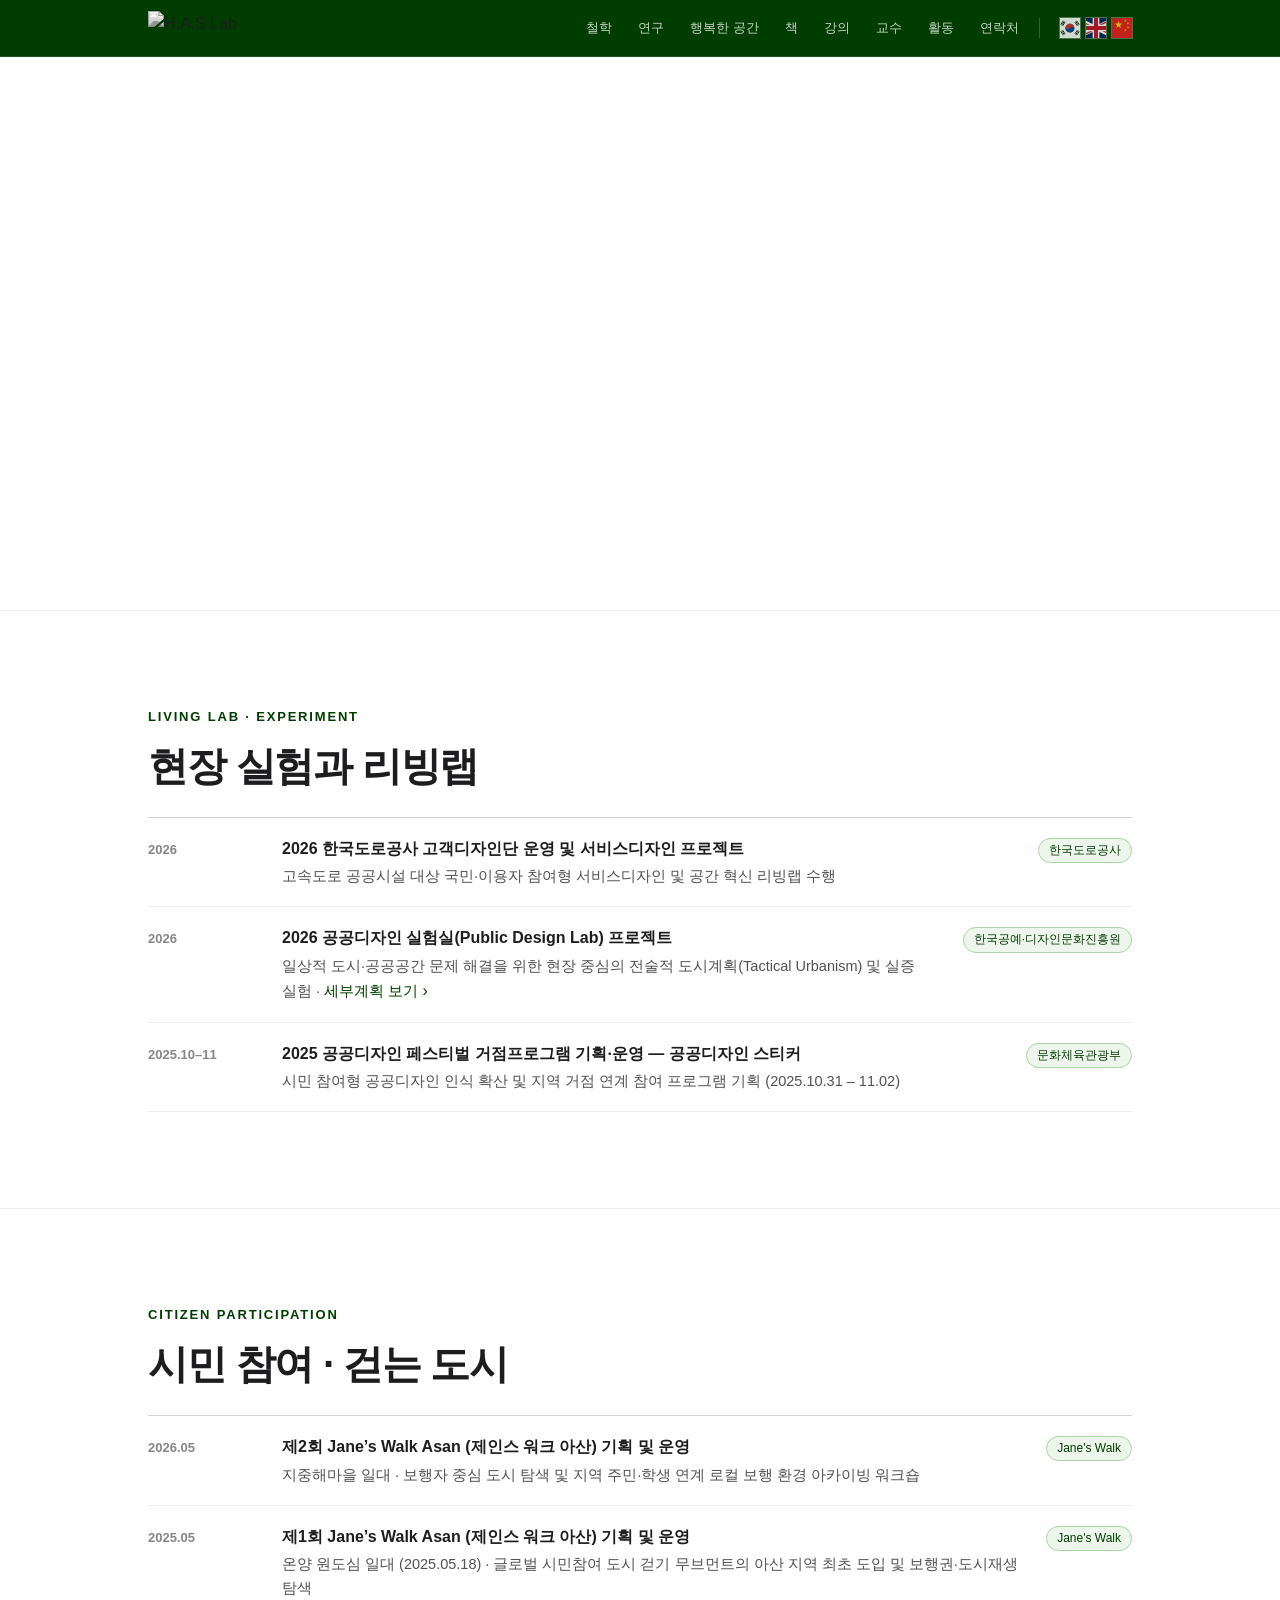
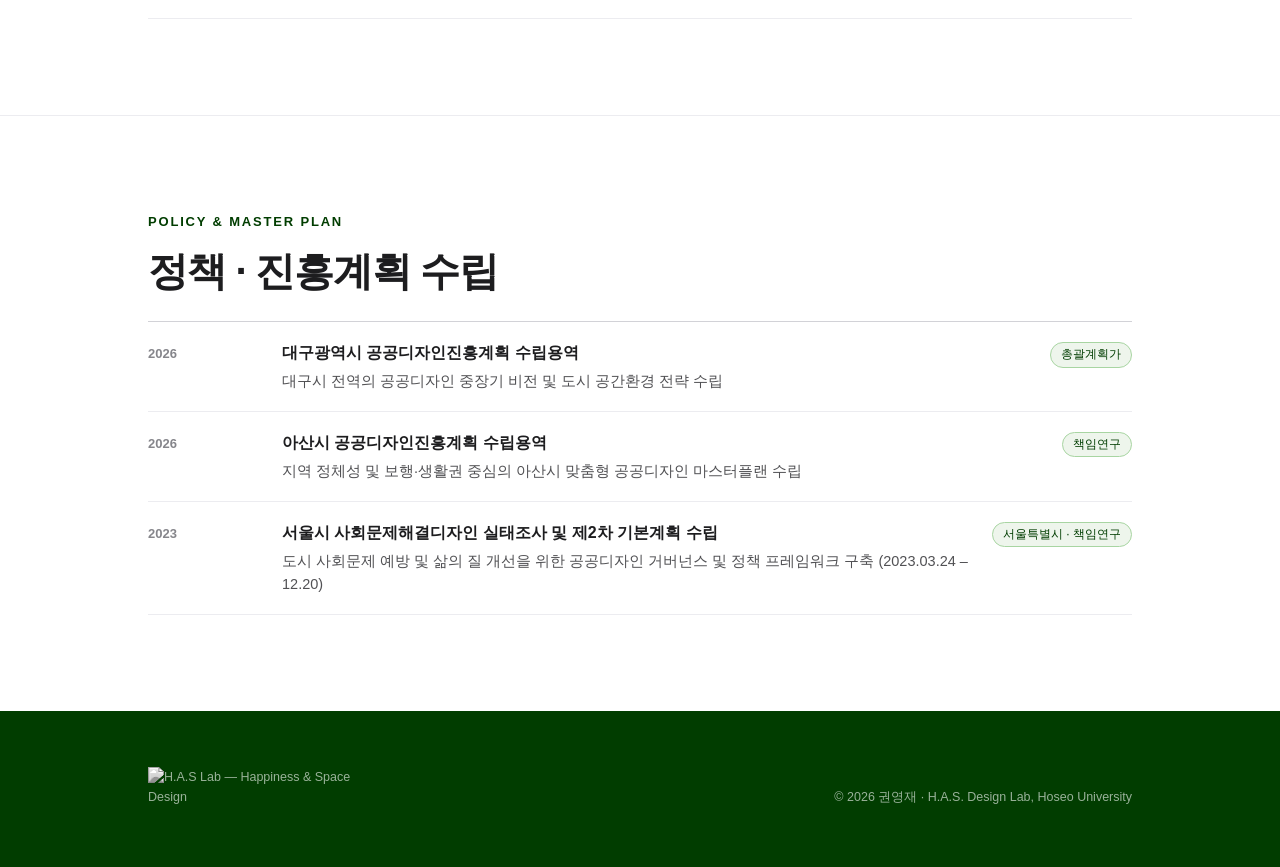
==== projects.html @ 5e5e91ac "Set Daegu and Asan master plan projects to 2026 Co-Authored-By: Claude Opus 5.5 <noreply@anthropic.c" ====
<!doctype html>
<html lang="ko">
<head>
<meta charset="utf-8">
<meta name="viewport" content="width=device-width, initial-scale=1">
<title>주요 프로젝트 · H.A.S. Design Lab</title>
<meta name="description" content="H.A.S. Design Lab 주요 프로젝트 — 리빙랩, 시민 참여, 공공디자인 정책·진흥계획.">
<link rel="icon" href="assets/logo.png">
<link rel="stylesheet" href="https://cdn.jsdelivr.net/gh/orioncactus/pretendard@v1.3.9/dist/web/variable/pretendardvariable-dynamic-subset.min.css">
<link rel="stylesheet" href="assets/site.css">
<script>if (/[?&]embed=1/.test(location.search)) document.documentElement.classList.add('embed');</script>
</head>
<body>

<nav class="nav" id="nav">
  <div class="wrap">
    <a href="index.html" class="nav-logo" aria-label="H.A.S. Design Lab 홈"><img src="assets/logo-white-compact.png" alt="H.A.S Lab"></a>
    <div class="nav-links">
      <a href="index.html#philosophy">철학</a>
      <a href="index.html#research">연구</a>
      <a href="happy-space.html">행복한 공간</a>
      <a href="book.html">책</a>
      <a href="lecture.html">강의</a>
      <a href="index.html#professor">교수</a>
      <a href="index.html#activities">활동</a>
      <a href="index.html#contact">연락처</a>
    </div>
    <div class="lang" aria-label="언어 선택">
      <a class="lang-ko" href="?lang=ko" title="한국어" aria-label="한국어"><svg viewBox="-26 -26 52 52" aria-hidden="true"><rect x="-26" y="-26" width="52" height="52" fill="#fff"/><g transform="rotate(-56.3099)"><g id="kr-b2"><path id="kr-b" d="M-6-25H6M-6-22H6M-6-19H6" stroke="#000" stroke-width="2"/><use href="#kr-b" y="44"/></g><path stroke="#fff" d="M0,17v10"/><circle fill="#cd2e3a" r="12"/><path fill="#0047a0" d="M0-12A6,6 0 0 0 0,0A6,6 0 0 1 0,12A12,12 0 0 1 0-12z"/></g><g transform="rotate(-123.6901)"><use href="#kr-b2"/><path stroke="#fff" d="M0-23.5v3M0,17v3.5M0,23.5v3"/></g></svg></a>
      <a class="lang-en" href="?lang=en" title="English (Google Translate)" aria-label="English" lang="en"><svg viewBox="15 0 30 30" aria-hidden="true"><clipPath id="uk-t"><path d="M30,15h30v15zv15h-30zh-30v-15zv-15h30z"/></clipPath><path d="M0,0v30h60v-30z" fill="#012169"/><path d="M0,0 60,30M60,0 0,30" stroke="#fff" stroke-width="6"/><path d="M0,0 60,30M60,0 0,30" clip-path="url(#uk-t)" stroke="#c8102e" stroke-width="4"/><path d="M30,0v30M0,15h60" stroke="#fff" stroke-width="10"/><path d="M30,0v30M0,15h60" stroke="#c8102e" stroke-width="6"/></svg></a>
      <a class="lang-zh" href="?lang=zh" title="中文 (Google 翻译)" aria-label="中文" lang="zh"><svg viewBox="0 0 15 15" aria-hidden="true"><rect width="15" height="15" fill="#ee1c25"/><polygon points="5.00,2.00 5.67,4.07 7.85,4.07 6.09,5.35 6.76,7.43 5.00,6.15 3.24,7.43 3.91,5.35 2.15,4.07 4.33,4.07" fill="#ffde00"/><polygon points="9.14,2.51 9.62,1.97 9.25,1.34 9.91,1.63 10.39,1.08 10.33,1.80 11.00,2.09 10.29,2.25 10.22,2.97 9.85,2.35" fill="#ffde00"/><polygon points="11.01,4.14 11.66,3.82 11.56,3.10 12.07,3.62 12.72,3.30 12.38,3.95 12.88,4.47 12.17,4.34 11.83,4.99 11.73,4.27" fill="#ffde00"/><polygon points="11.04,6.73 11.76,6.70 11.96,6.00 12.21,6.68 12.94,6.66 12.37,7.10 12.62,7.79 12.01,7.38 11.44,7.83 11.64,7.13" fill="#ffde00"/><polygon points="9.22,8.38 9.90,8.63 10.35,8.06 10.32,8.79 11.00,9.05 10.30,9.24 10.26,9.96 9.87,9.36 9.16,9.55 9.62,8.98" fill="#ffde00"/></svg></a>
    </div>
    <button class="nav-toggle" id="navToggle" aria-label="메뉴 열기"><span></span><span></span></button>
  </div>
</nav>

<header class="page-hero">
  <div class="wrap">
    <p class="eyebrow reveal">Key Projects</p>
    <h1 class="reveal">주요<br><em>프로젝트</em></h1>
    <p class="lead reveal">정책 수립부터 현장 실험, 시민 참여 워크숍까지 — 도시와 공공공간의 문제를 사람의 경험에서 출발해 해결해 온 프로젝트입니다.</p>
  </div>
</header>

<section class="doc-sec">
  <div class="wrap">
    <p class="kicker">Living Lab · Experiment</p>
    <h2>현장 실험과 리빙랩</h2>
    <ul class="doc-list">
      <li><span class="when">2026</span><span class="what">2026 한국도로공사 고객디자인단 운영 및 서비스디자인 프로젝트<small>고속도로 공공시설 대상 국민·이용자 참여형 서비스디자인 및 공간 혁신 리빙랩 수행</small></span><span class="tag">한국도로공사</span></li>
      <li><span class="when">2026</span><span class="what">2026 공공디자인 실험실(Public Design Lab) 프로젝트<small>일상적 도시·공공공간 문제 해결을 위한 현장 중심의 전술적 도시계획(Tactical Urbanism) 및 실증 실험 · <a class="link-arrow" href="lab-plan.html">세부계획 보기</a></small></span><span class="tag">한국공예·디자인문화진흥원</span></li>
      <li><span class="when">2025.10–11</span><span class="what">2025 공공디자인 페스티벌 거점프로그램 기획·운영 — 공공디자인 스티커<small>시민 참여형 공공디자인 인식 확산 및 지역 거점 연계 참여 프로그램 기획 (2025.10.31 – 11.02)</small></span><span class="tag">문화체육관광부</span></li>
    </ul>
  </div>
</section>

<section class="doc-sec">
  <div class="wrap">
    <p class="kicker">Citizen Participation</p>
    <h2>시민 참여 · 걷는 도시</h2>
    <ul class="doc-list">
      <li><span class="when">2026.05</span><span class="what">제2회 Jane’s Walk Asan (제인스 워크 아산) 기획 및 운영<small>지중해마을 일대 · 보행자 중심 도시 탐색 및 지역 주민·학생 연계 로컬 보행 환경 아카이빙 워크숍</small></span><span class="tag">Jane's Walk</span></li>
      <li><span class="when">2025.05</span><span class="what">제1회 Jane’s Walk Asan (제인스 워크 아산) 기획 및 운영<small>온양 원도심 일대 (2025.05.18) · 글로벌 시민참여 도시 걷기 무브먼트의 아산 지역 최초 도입 및 보행권·도시재생 탐색</small></span><span class="tag">Jane's Walk</span></li>
    </ul>
  </div>
</section>

<section class="doc-sec">
  <div class="wrap">
    <p class="kicker">Policy &amp; Master Plan</p>
    <h2>정책 · 진흥계획 수립</h2>
    <ul class="doc-list">
      <li><span class="when">2026</span><span class="what">대구광역시 공공디자인진흥계획 수립용역<small>대구시 전역의 공공디자인 중장기 비전 및 도시 공간환경 전략 수립</small></span><span class="tag">총괄계획가</span></li>
      <li><span class="when">2026</span><span class="what">아산시 공공디자인진흥계획 수립용역<small>지역 정체성 및 보행·생활권 중심의 아산시 맞춤형 공공디자인 마스터플랜 수립</small></span><span class="tag">책임연구</span></li>
      <li><span class="when">2023</span><span class="what">서울시 사회문제해결디자인 실태조사 및 제2차 기본계획 수립<small>도시 사회문제 예방 및 삶의 질 개선을 위한 공공디자인 거버넌스 및 정책 프레임워크 구축 (2023.03.24 – 12.20)</small></span><span class="tag">서울특별시 · 책임연구</span></li>
    </ul>
  </div>
</section>

<footer>
  <div class="wrap">
    <img src="assets/logo-white.png" alt="H.A.S Lab — Happiness &amp; Space Design">
    <p>© 2026 권영재 · H.A.S. Design Lab, Hoseo University</p>
  </div>
</footer>

<script src="assets/site.js"></script>
</body>
</html>
---- assets/site.css ----
:root {
  --green: #013d00;
  --green-deep: #013d00;
  --green-soft: #2f6b2c;
  --green-mint: #a8d5a2;
  --green-tint: #eef5ec;
  --ink: #1d1d1f;
  --ink-2: #515154;
  --ink-3: #86868b;
  --line: #d2d2d7;
  --line-2: #ececf0;
  --bg: #ffffff;
  --bg-alt: #f5f5f7;
  --maxw: 1080px;
  --gutter: clamp(20px, 5vw, 48px);
}
* { box-sizing: border-box; margin: 0; padding: 0; }
html { scroll-behavior: smooth; -webkit-text-size-adjust: 100%; }
body {
  font-family: "Pretendard Variable", Pretendard, -apple-system, BlinkMacSystemFont, "SF Pro Display", "Apple SD Gothic Neo", sans-serif;
  color: var(--ink);
  background: var(--bg);
  line-height: 1.6;
  word-break: keep-all;
  -webkit-font-smoothing: antialiased;
}
img { display: block; width: 100%; height: 100%; object-fit: cover; filter: grayscale(1); }
a { color: inherit; text-decoration: none; }
button { font: inherit; color: inherit; }
.wrap { max-width: var(--maxw); margin: 0 auto; padding: 0 var(--gutter); }

/* ---------- Nav ---------- */
.nav {
  position: sticky; top: 0; z-index: 50;
  background: var(--green);
  border-bottom: 1px solid rgba(255,255,255,.12);
}
.nav .wrap { display: flex; align-items: center; justify-content: space-between; height: 56px; }
.nav-logo { display: flex; align-items: center; flex-shrink: 0; }
.nav-logo img { height: 34px; width: auto; object-fit: contain; }
.nav-links { display: flex; gap: 26px; font-size: 13px; color: rgba(255,255,255,.78); }
.nav-links a { transition: color .2s; white-space: nowrap; }
.nav-links a:hover, .nav-links a[aria-current="page"] { color: #fff; }
.nav-links a[aria-current="page"] { font-weight: 600; }
.nav-toggle { display: none; background: none; border: 0; width: 32px; height: 32px; cursor: pointer; }
.nav-toggle span { display: block; width: 18px; height: 1.5px; background: #fff; margin: 5px auto; transition: transform .3s; }

/* Language (Google Translate) */
.nav .wrap { gap: 20px; }
.nav-links { margin-left: auto; }
.lang { display: flex; gap: 6px; flex-shrink: 0; padding-left: 20px; border-left: 1px solid rgba(255,255,255,.2); }
.lang a { display: block; width: 20px; height: 20px; outline: 1px solid rgba(255,255,255,.35); outline-offset: 0; opacity: .82; transition: opacity .2s, outline-color .2s; }
.lang a:hover, .lang a[aria-current="true"] { opacity: 1; outline-color: #fff; }
.lang svg { display: block; width: 100%; height: 100%; }
/* Google 번역 기본 UI 숨김 */
body { top: 0 !important; position: static !important; }
iframe.skiptranslate, .goog-te-banner-frame, #goog-gt-tt, .goog-te-balloon-frame, #google_translate_element, .VIpgJd-ZVi9od-ORHb-OEVmcd { display: none !important; }
.goog-text-highlight { background: none !important; box-shadow: none !important; }

/* ---------- Common type ---------- */
section { padding: clamp(88px, 12vw, 150px) 0; }
.section-alt { background: var(--bg-alt); }
.kicker { font-size: 13px; font-weight: 600; letter-spacing: .14em; text-transform: uppercase; color: var(--green); margin-bottom: 16px; }
.eyebrow { font-size: 14px; font-weight: 600; color: var(--green); letter-spacing: .02em; margin-bottom: 18px; }
h2 { font-size: clamp(32px, 5vw, 56px); line-height: 1.12; letter-spacing: -.03em; font-weight: 700; }
.section-lead { margin-top: 22px; max-width: 640px; font-size: clamp(17px, 1.8vw, 20px); color: var(--ink-2); }
.link-arrow { color: var(--green); font-weight: 500; }
.link-arrow::after { content: " ›"; font-size: 1.1em; }
.link-arrow:hover { text-decoration: underline; text-underline-offset: 3px; }

/* Page hero (sub pages) */
.page-hero { padding: clamp(80px, 12vw, 140px) 0 clamp(56px, 8vw, 96px); }
.page-hero h1 { font-size: clamp(40px, 7vw, 84px); line-height: 1.08; letter-spacing: -.035em; font-weight: 700; }
.page-hero h1 em { font-style: normal; color: var(--green); }
.page-hero .lead { margin-top: 28px; max-width: 700px; font-size: clamp(17px, 2vw, 21px); color: var(--ink-2); }
.page-hero .meta { margin-top: 36px; display: flex; flex-wrap: wrap; gap: 0; border-top: 1px solid var(--line); }
.page-hero .meta div { padding: 18px 36px 0 0; margin-right: 36px; }
.page-hero .meta dt { font-size: 12px; font-weight: 600; letter-spacing: .12em; text-transform: uppercase; color: var(--ink-3); }
.page-hero .meta dd { font-size: 16px; font-weight: 600; margin-top: 2px; }

/* Footer */
footer { background: var(--green); padding: 56px 0 60px; font-size: 12.5px; color: rgba(255,255,255,.6); }
footer .wrap { display: flex; justify-content: space-between; align-items: flex-end; gap: 24px; flex-wrap: wrap; }
footer img { width: 220px; height: auto; object-fit: contain; }
footer a { color: rgba(255,255,255,.85); }
footer a:hover { color: #fff; }

/* Reveal */
.reveal { opacity: 0; transform: translateY(28px); transition: opacity 1s cubic-bezier(.2,.7,.2,1), transform 1s cubic-bezier(.2,.7,.2,1); }
.reveal.in { opacity: 1; transform: none; }
@media (prefers-reduced-motion: reduce) {
  .reveal { opacity: 1; transform: none; transition: none; }
  html { scroll-behavior: auto; }
}

@media (max-width: 960px) {
  .nav-toggle { display: block; }
  .lang { margin-left: auto; padding-left: 0; border-left: 0; }
  .nav-links {
    position: absolute; top: 56px; left: 0; right: 0;
    flex-direction: column; gap: 0; padding: 8px var(--gutter) 20px;
    background: var(--green);
    border-bottom: 1px solid rgba(255,255,255,.08);
    font-size: 17px; display: none;
  }
  .nav-links a { padding: 12px 0; border-bottom: 1px solid rgba(255,255,255,.12); }
  .nav.open .nav-links { display: flex; }
  .nav.open .nav-toggle span:first-child { transform: translateY(3.25px) rotate(45deg); }
  .nav.open .nav-toggle span:last-child { transform: translateY(-3.25px) rotate(-45deg); }
}

/* ---------- Popup pages ---------- */
.embed .nav, .embed footer { display: none; }
.embed .page-hero { padding-top: 48px; }
body.popup-lock { overflow: hidden; }
.popup { position: fixed; inset: 0; z-index: 100; background: rgba(0,0,0,.55); display: none; align-items: center; justify-content: center; padding: 24px; }
.popup.open { display: flex; }
.popup-box { width: min(980px, 100%); height: min(88vh, 960px); background: var(--bg); border-radius: 14px; overflow: hidden; display: flex; flex-direction: column; box-shadow: 0 24px 80px rgba(0,0,0,.3); }
.popup-bar { display: flex; align-items: center; gap: 16px; padding: 10px 12px 10px 22px; background: var(--green); color: #fff; font-size: 14px; font-weight: 600; }
.popup-bar span { flex: 1; min-width: 0; overflow: hidden; text-overflow: ellipsis; white-space: nowrap; }
.popup-bar a { font-size: 13px; font-weight: 500; color: rgba(255,255,255,.8); white-space: nowrap; }
.popup-bar a:hover { color: #fff; }
.popup-close { background: none; border: 0; width: 36px; height: 36px; border-radius: 50%; cursor: pointer; color: #fff; font-size: 22px; line-height: 1; }
.popup-close:hover { background: rgba(255,255,255,.15); }
.popup iframe { flex: 1; width: 100%; border: 0; background: var(--bg); }
@media (max-width: 640px) {
  .popup { padding: 0; }
  .popup-box { height: 100%; border-radius: 0; }
}

/* ---------- Document pages (research / projects / lab-plan) ---------- */
.doc-sec { padding: clamp(56px, 8vw, 96px) 0; border-top: 1px solid var(--line-2); }
.doc-sec h2 { font-size: clamp(26px, 3.6vw, 40px); }
.doc-sec .section-lead { margin-top: 14px; }
.stat-row { display: grid; grid-template-columns: repeat(4, 1fr); border-top: 1px solid var(--line); margin-top: 36px; }
.stat-row div { padding: 20px 20px 0 0; }
.stat-row b { display: block; font-size: clamp(34px, 4.4vw, 52px); line-height: 1.1; font-weight: 700; letter-spacing: -.03em; color: var(--green); }
.stat-row span { font-size: 13px; color: var(--ink-3); }
.doc-list { list-style: none; margin-top: 28px; border-top: 1px solid var(--line); }
.doc-list li { display: grid; grid-template-columns: 110px 1fr auto; gap: 6px 24px; padding: 18px 0; border-bottom: 1px solid var(--line-2); align-items: baseline; }
.doc-list.two li { grid-template-columns: 240px 1fr; }
.doc-list .when { font-size: 13px; font-weight: 600; color: var(--ink-3); font-variant-numeric: tabular-nums; }
.doc-list .what { font-weight: 600; }
.doc-list .what small { display: block; margin-top: 4px; font-size: 14.5px; font-weight: 400; color: var(--ink-2); }
.doc-list .tag { font-size: 12px; color: var(--green); background: var(--green-tint); border: 1px solid var(--green-mint); padding: 2px 10px; border-radius: 999px; white-space: nowrap; }
.doc-list ul { padding-left: 18px; color: var(--ink-2); font-size: 15px; }
.cards { display: grid; grid-template-columns: repeat(auto-fit, minmax(220px, 1fr)); gap: 16px; margin-top: 28px; }
.card { background: var(--bg-alt); border-radius: 14px; padding: 24px; }
.card .n { font-size: 12px; font-weight: 600; letter-spacing: .12em; color: var(--green); }
.card h3 { font-size: 18px; margin: 6px 0 10px; letter-spacing: -.01em; }
.card p, .card ul { font-size: 15px; color: var(--ink-2); }
.card ul { padding-left: 18px; }
.prose p { max-width: 780px; margin-top: 18px; font-size: 17px; color: var(--ink-2); }
.kv { display: grid; grid-template-columns: 140px 1fr; margin-top: 28px; border-top: 1px solid var(--line); }
.kv dt, .kv dd { padding: 14px 0; border-bottom: 1px solid var(--line-2); }
.kv dt { font-size: 13px; font-weight: 600; color: var(--ink-3); }
.kv dd { font-weight: 500; }
.src { margin-top: 20px; font-size: 12.5px; color: var(--ink-3); }
.doc-cta { margin-top: 28px; }
@media (max-width: 640px) {
  .stat-row { grid-template-columns: repeat(2, 1fr); }
  .doc-list li, .doc-list.two li { grid-template-columns: 1fr; }
  .doc-list .tag { justify-self: start; }
  .kv { grid-template-columns: 1fr; }
  .kv dt { padding-bottom: 0; border-bottom: 0; }
}
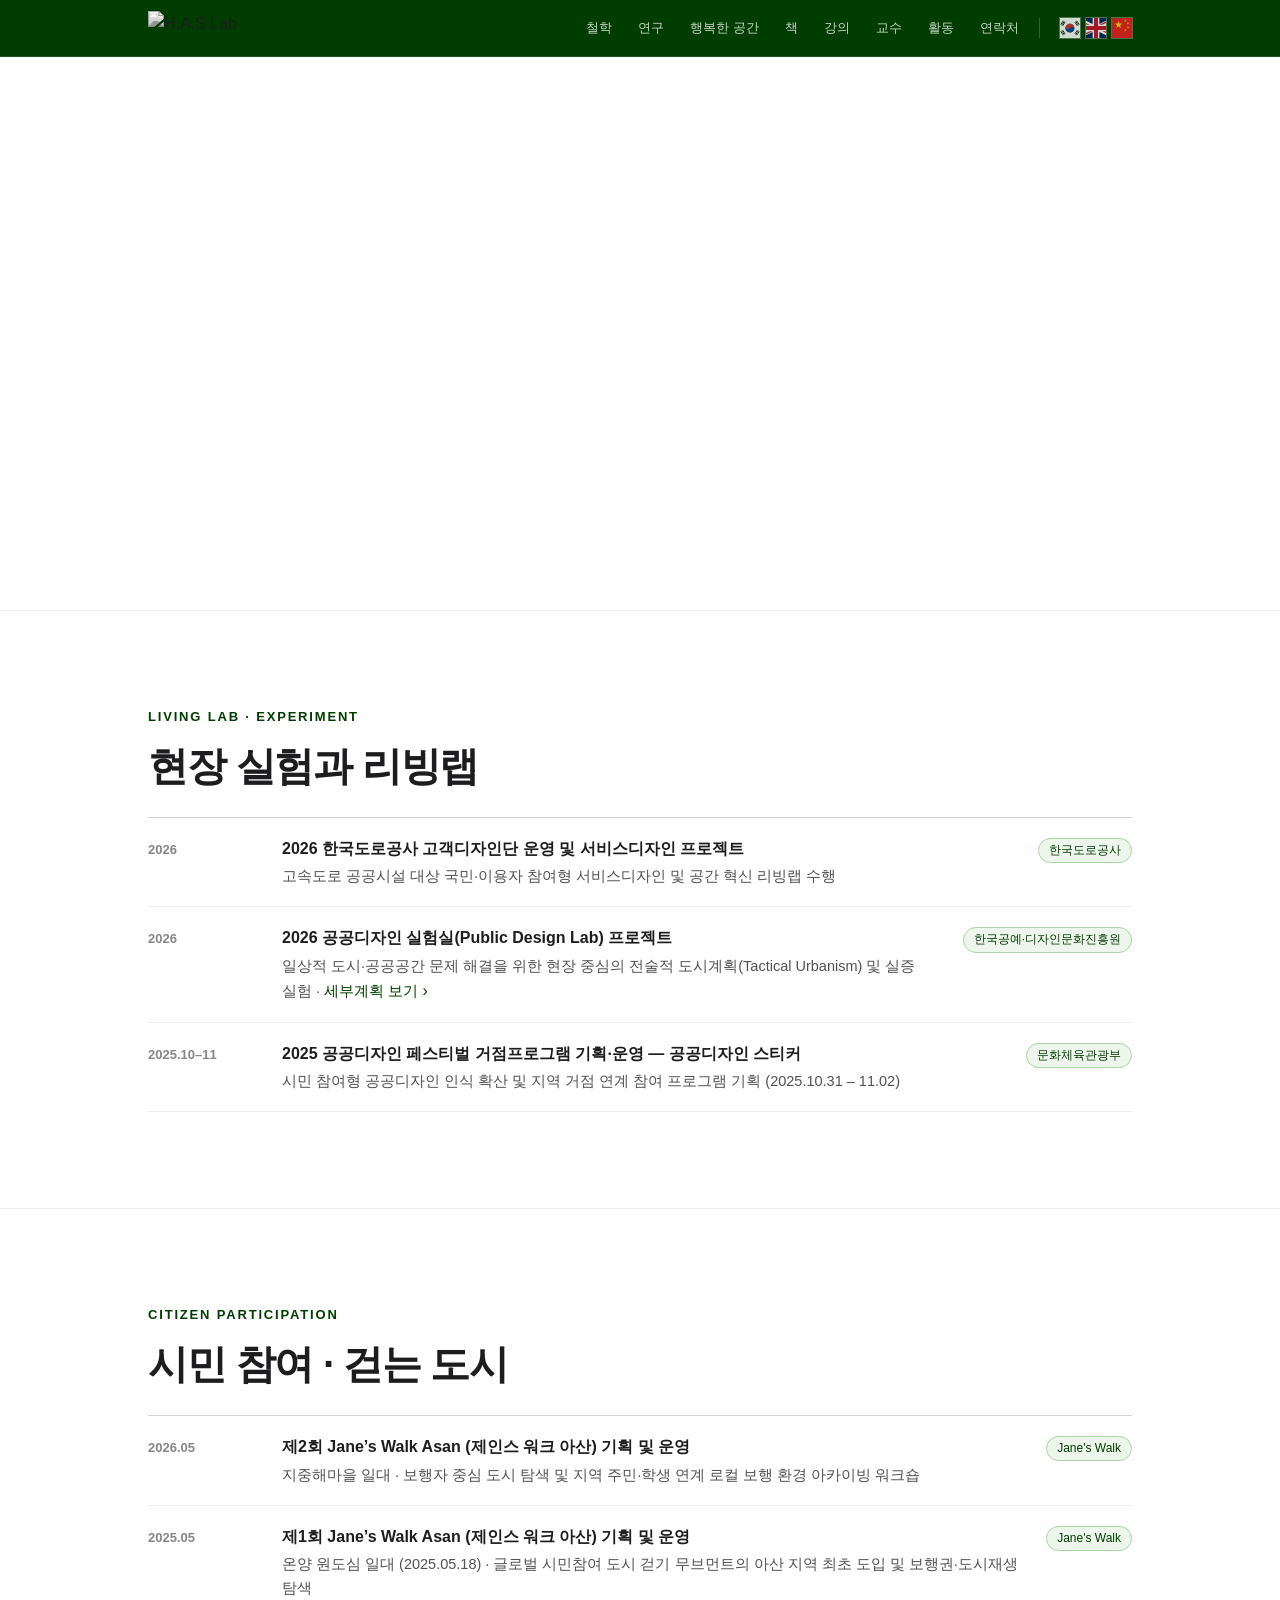
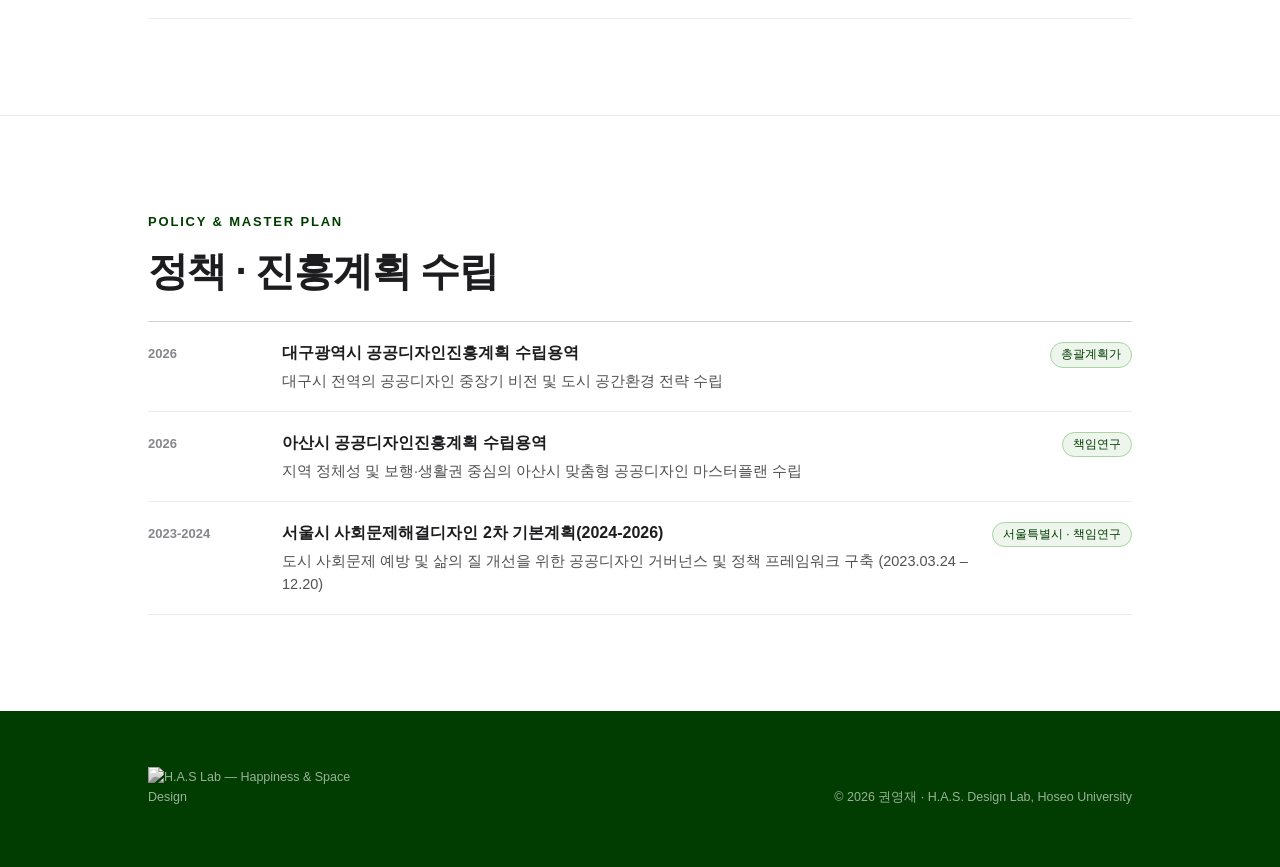
==== commit 8a6f0f1c: "Update Seoul social problem design plan title and period Co-Authored-By: Claude Opus 5.5 <noreply@an" ====
--- a/projects.html
+++ b/projects.html
@@ -72,7 +72,7 @@
     <ul class="doc-list">
       <li><span class="when">2026</span><span class="what">대구광역시 공공디자인진흥계획 수립용역<small>대구시 전역의 공공디자인 중장기 비전 및 도시 공간환경 전략 수립</small></span><span class="tag">총괄계획가</span></li>
       <li><span class="when">2026</span><span class="what">아산시 공공디자인진흥계획 수립용역<small>지역 정체성 및 보행·생활권 중심의 아산시 맞춤형 공공디자인 마스터플랜 수립</small></span><span class="tag">책임연구</span></li>
-      <li><span class="when">2023</span><span class="what">서울시 사회문제해결디자인 실태조사 및 제2차 기본계획 수립<small>도시 사회문제 예방 및 삶의 질 개선을 위한 공공디자인 거버넌스 및 정책 프레임워크 구축 (2023.03.24 – 12.20)</small></span><span class="tag">서울특별시 · 책임연구</span></li>
+      <li><span class="when">2023-2024</span><span class="what">서울시 사회문제해결디자인 2차 기본계획(2024-2026)<small>도시 사회문제 예방 및 삶의 질 개선을 위한 공공디자인 거버넌스 및 정책 프레임워크 구축 (2023.03.24 – 12.20)</small></span><span class="tag">서울특별시 · 책임연구</span></li>
     </ul>
   </div>
 </section>
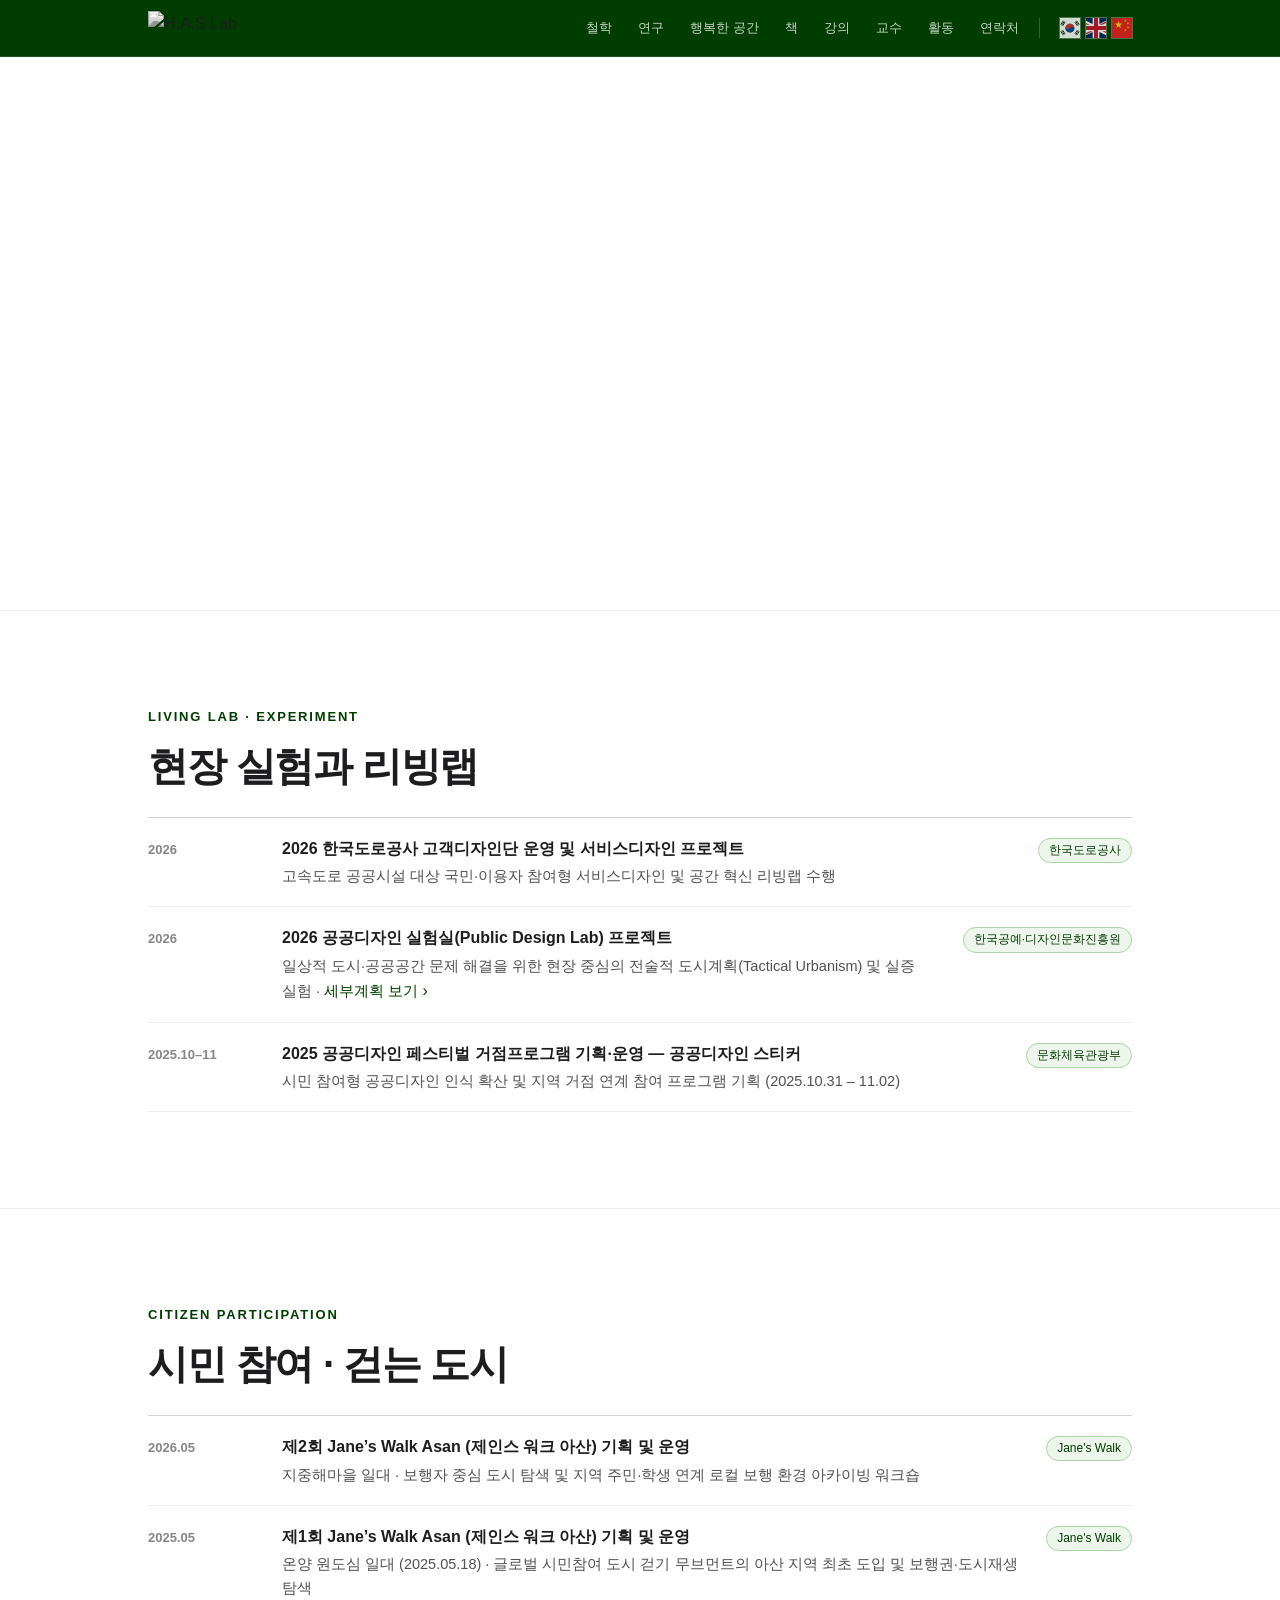
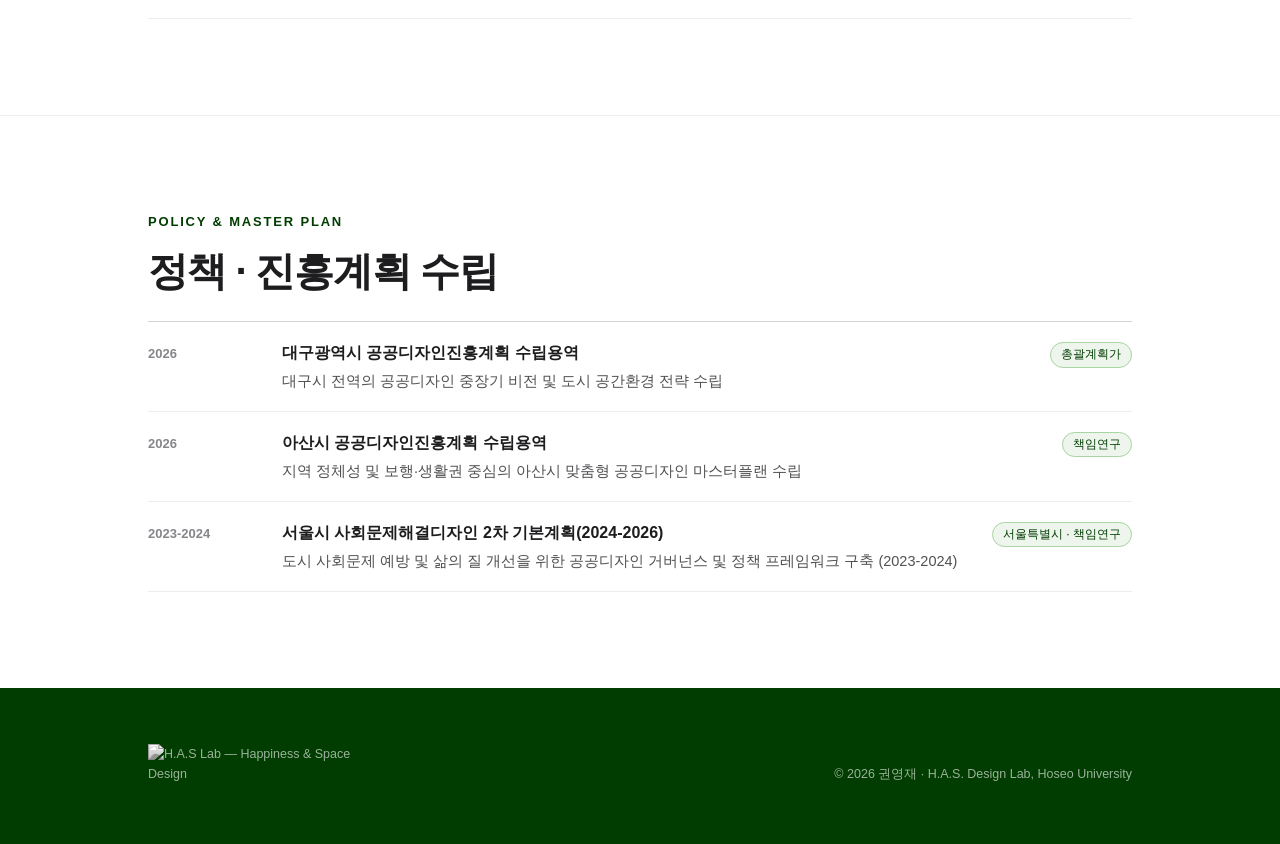
==== commit cef98d70: "Set Seoul plan description period to 2023-2024 Co-Authored-By: Claude Opus 5.5 <noreply@anthropic.co" ====
--- a/projects.html
+++ b/projects.html
@@ -72,7 +72,7 @@
     <ul class="doc-list">
       <li><span class="when">2026</span><span class="what">대구광역시 공공디자인진흥계획 수립용역<small>대구시 전역의 공공디자인 중장기 비전 및 도시 공간환경 전략 수립</small></span><span class="tag">총괄계획가</span></li>
       <li><span class="when">2026</span><span class="what">아산시 공공디자인진흥계획 수립용역<small>지역 정체성 및 보행·생활권 중심의 아산시 맞춤형 공공디자인 마스터플랜 수립</small></span><span class="tag">책임연구</span></li>
-      <li><span class="when">2023-2024</span><span class="what">서울시 사회문제해결디자인 2차 기본계획(2024-2026)<small>도시 사회문제 예방 및 삶의 질 개선을 위한 공공디자인 거버넌스 및 정책 프레임워크 구축 (2023.03.24 – 12.20)</small></span><span class="tag">서울특별시 · 책임연구</span></li>
+      <li><span class="when">2023-2024</span><span class="what">서울시 사회문제해결디자인 2차 기본계획(2024-2026)<small>도시 사회문제 예방 및 삶의 질 개선을 위한 공공디자인 거버넌스 및 정책 프레임워크 구축 (2023-2024)</small></span><span class="tag">서울특별시 · 책임연구</span></li>
     </ul>
   </div>
 </section>
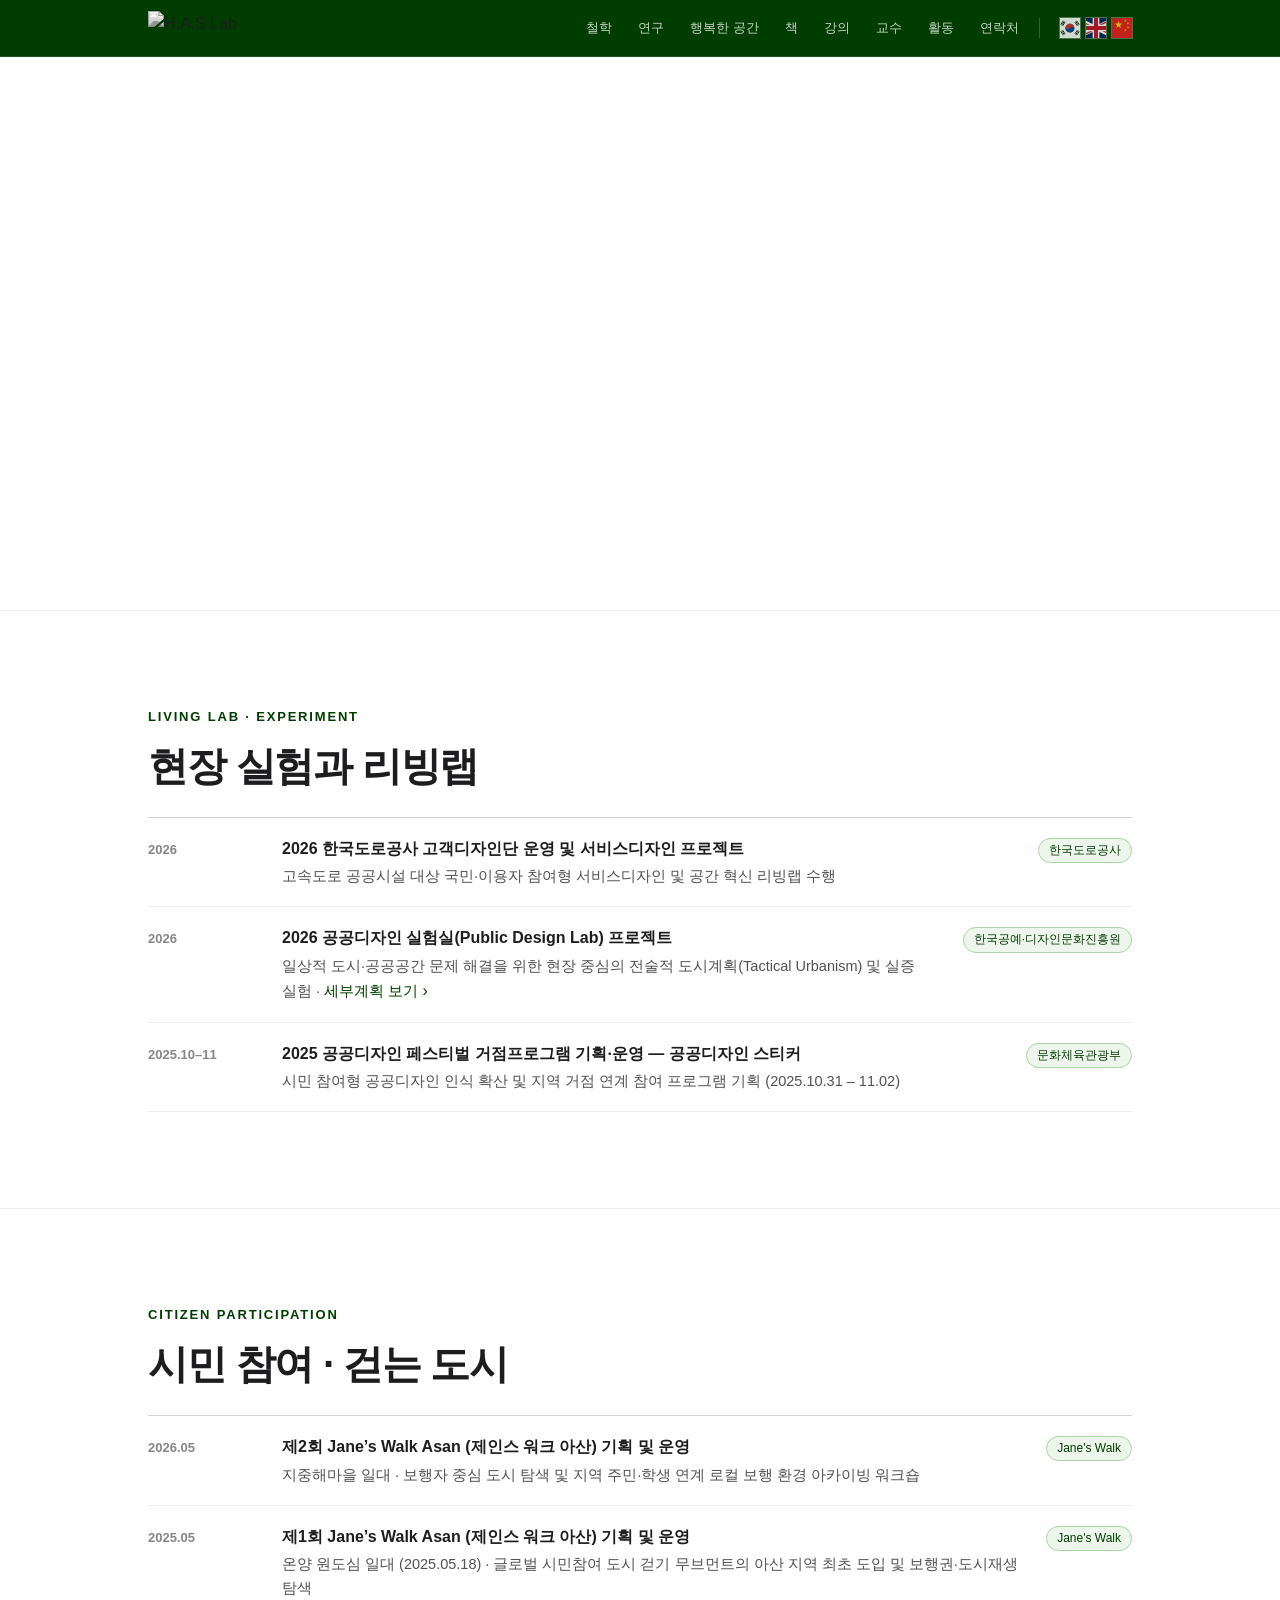
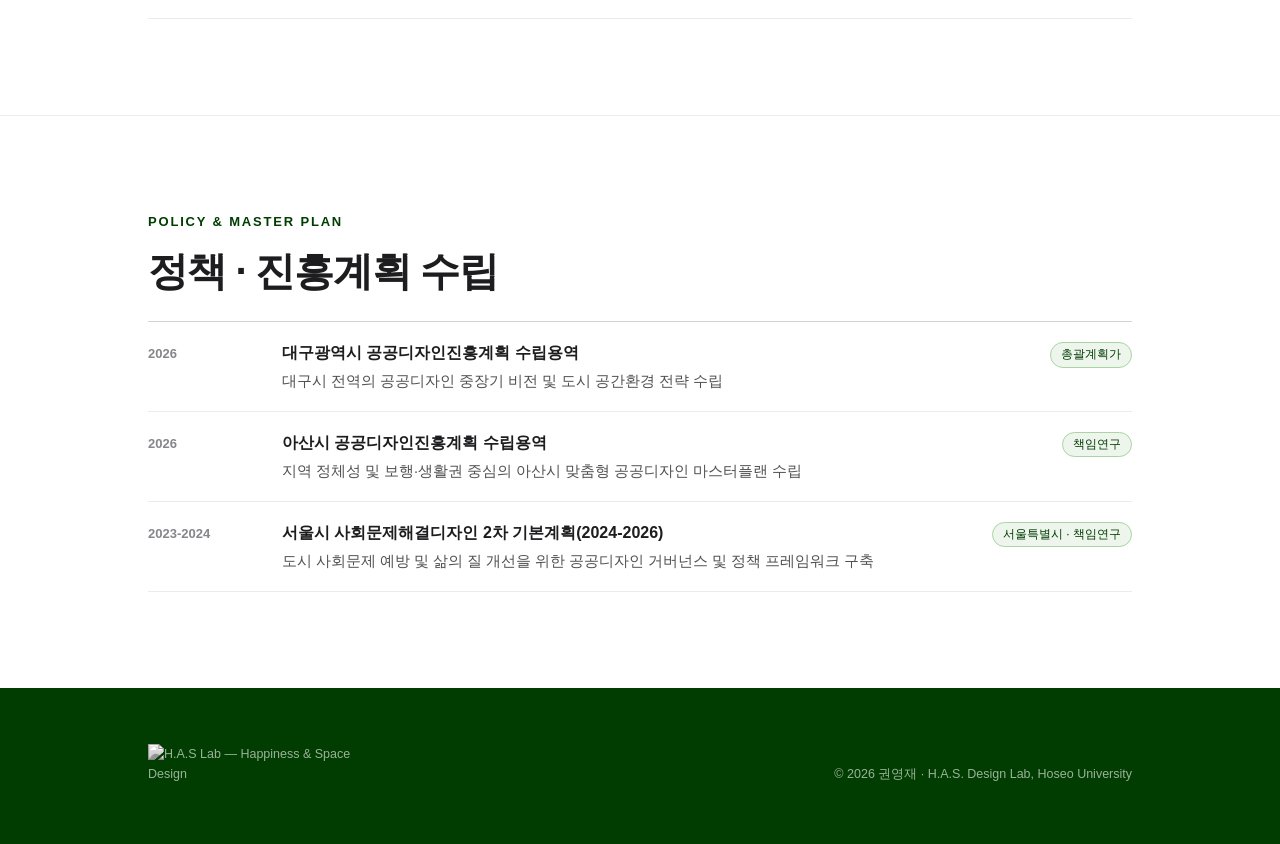
==== commit b008d976: "Remove duplicate period from Seoul plan description Co-Authored-By: Claude Opus 5.5 <noreply@anthrop" ====
--- a/projects.html
+++ b/projects.html
@@ -72,7 +72,7 @@
     <ul class="doc-list">
       <li><span class="when">2026</span><span class="what">대구광역시 공공디자인진흥계획 수립용역<small>대구시 전역의 공공디자인 중장기 비전 및 도시 공간환경 전략 수립</small></span><span class="tag">총괄계획가</span></li>
       <li><span class="when">2026</span><span class="what">아산시 공공디자인진흥계획 수립용역<small>지역 정체성 및 보행·생활권 중심의 아산시 맞춤형 공공디자인 마스터플랜 수립</small></span><span class="tag">책임연구</span></li>
-      <li><span class="when">2023-2024</span><span class="what">서울시 사회문제해결디자인 2차 기본계획(2024-2026)<small>도시 사회문제 예방 및 삶의 질 개선을 위한 공공디자인 거버넌스 및 정책 프레임워크 구축 (2023-2024)</small></span><span class="tag">서울특별시 · 책임연구</span></li>
+      <li><span class="when">2023-2024</span><span class="what">서울시 사회문제해결디자인 2차 기본계획(2024-2026)<small>도시 사회문제 예방 및 삶의 질 개선을 위한 공공디자인 거버넌스 및 정책 프레임워크 구축</small></span><span class="tag">서울특별시 · 책임연구</span></li>
     </ul>
   </div>
 </section>
